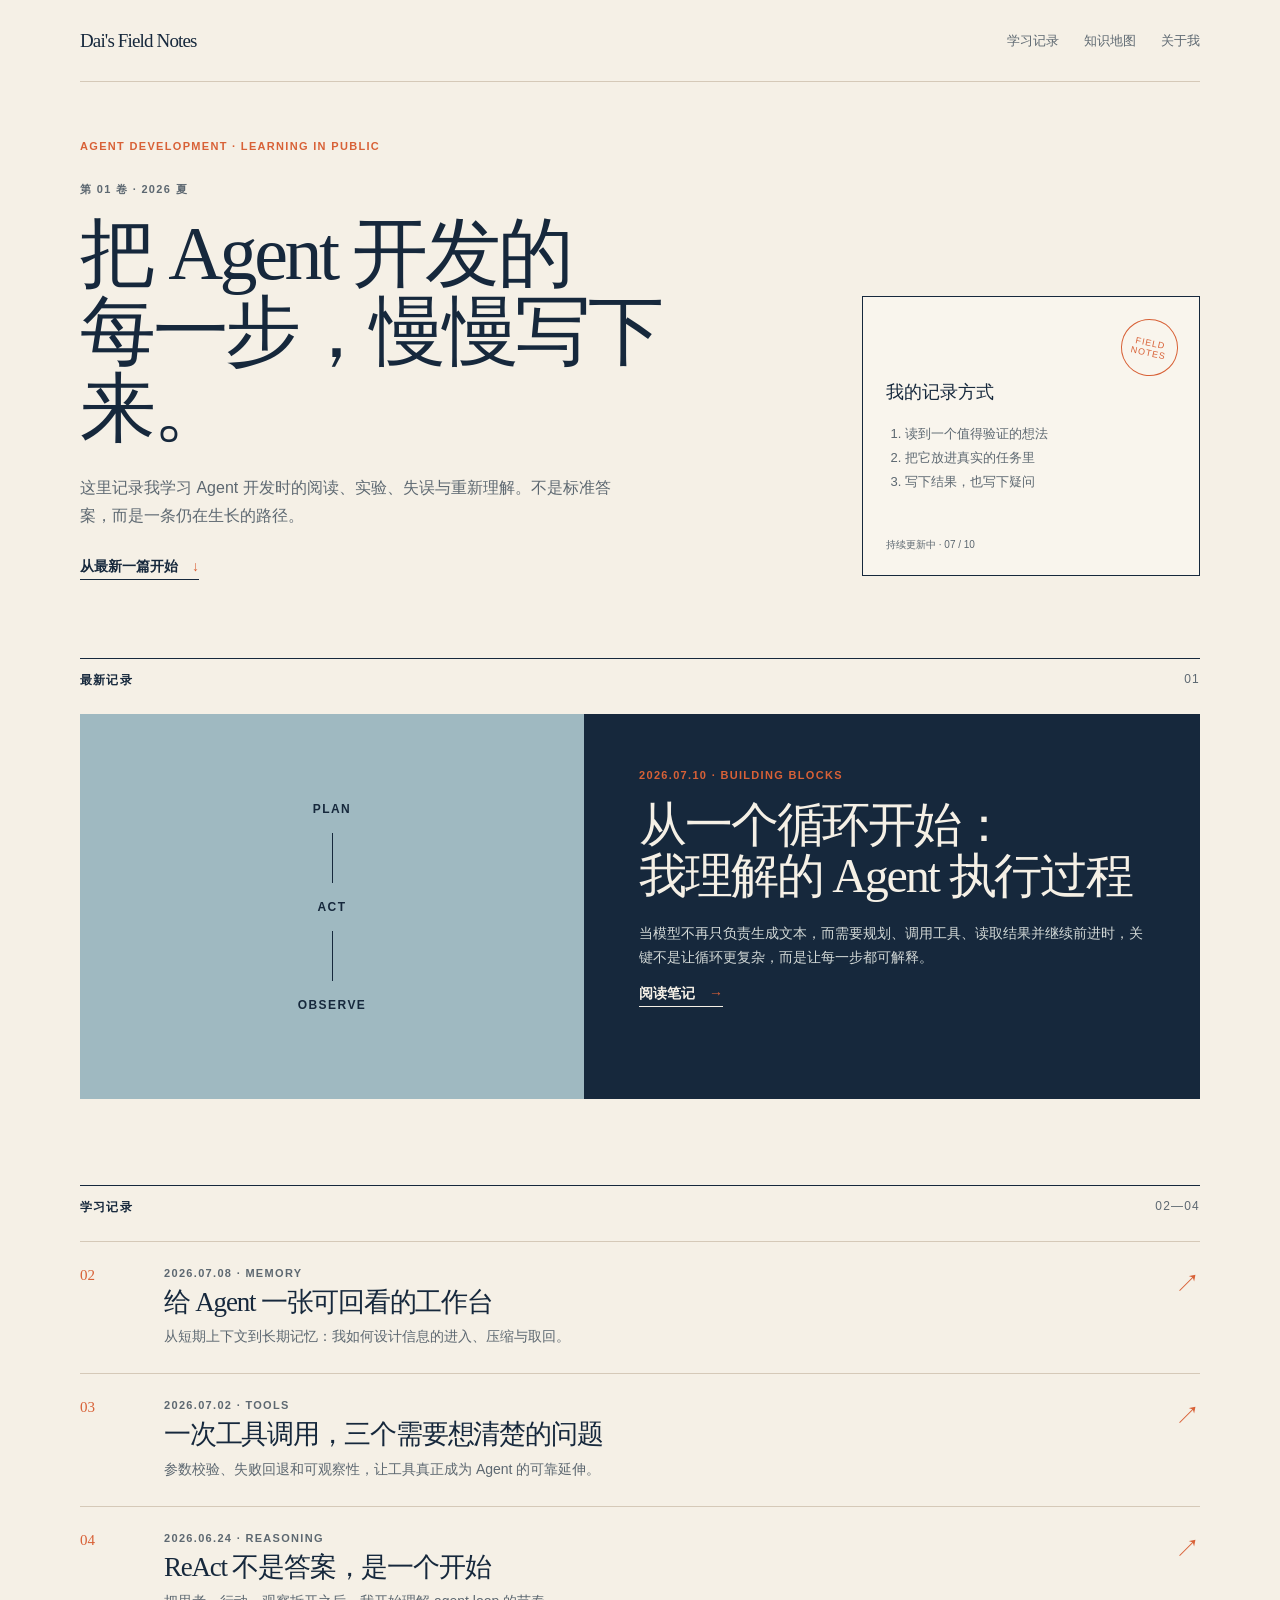
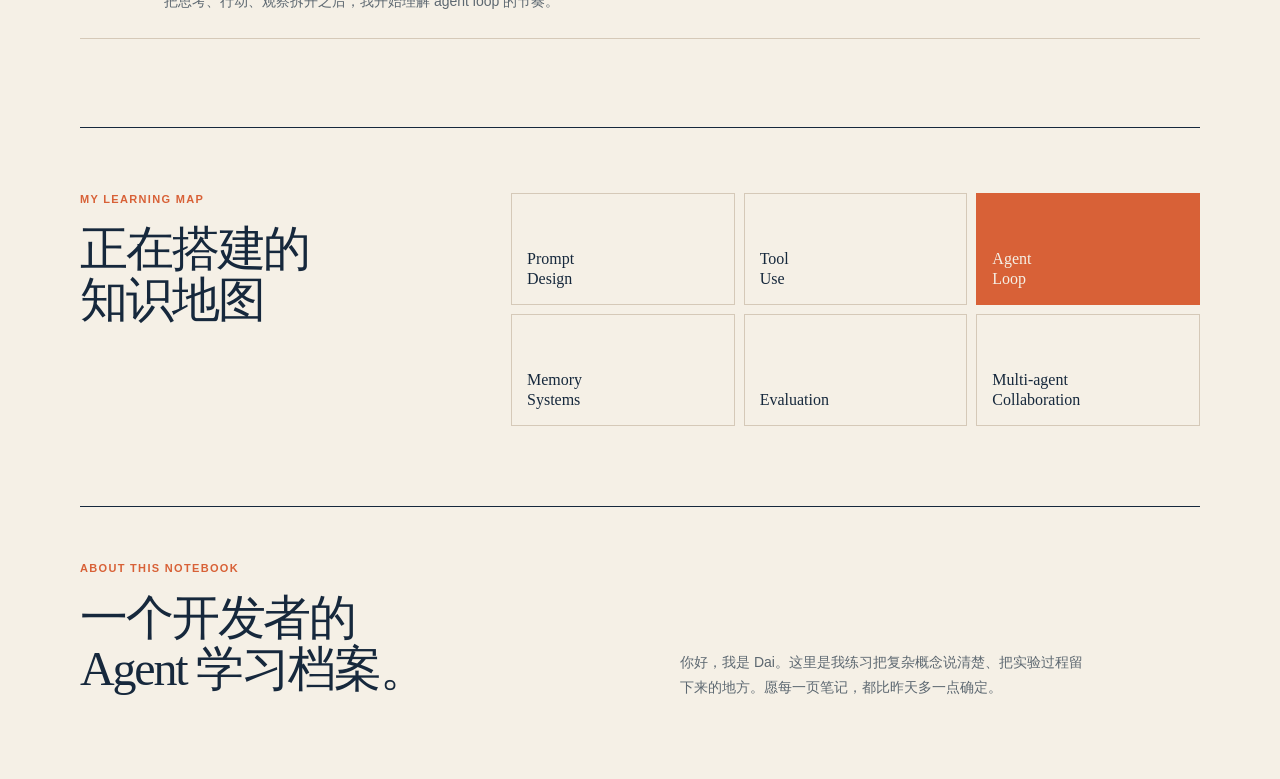
==== docs/index.html @ ceee7494 "Publish Agent learning blog" ====
<!doctype html>
<html lang="zh-CN">
<head>
  <meta charset="utf-8"><meta name="viewport" content="width=device-width,initial-scale=1">
  <title>Dai's Field Notes｜Agent 开发学习笔记</title>
  <meta name="description" content="记录 Agent 开发中的学习、实验与思考。">
  <link rel="stylesheet" href="style.css">
</head>
<body>
  <nav class="nav shell"><a class="brand" href="#top">Dai's Field Notes</a><div class="links"><a href="#notes">学习记录</a><a href="#map">知识地图</a><a href="#about">关于我</a></div></nav>
  <main>
    <section class="hero shell" id="top"><p class="eyebrow">AGENT DEVELOPMENT · LEARNING IN PUBLIC</p><div class="hero-grid"><div><p class="issue">第 01 卷 · 2026 夏</p><h1>把 Agent 开发的<br>每一步，慢慢写下来。</h1><p class="intro">这里记录我学习 Agent 开发时的阅读、实验、失误与重新理解。不是标准答案，而是一条仍在生长的路径。</p><a class="underline" href="#notes">从最新一篇开始　<span>↓</span></a></div><aside class="field"><b>FIELD<br>NOTES</b><p>我的记录方式</p><ol><li>读到一个值得验证的想法</li><li>把它放进真实的任务里</li><li>写下结果，也写下疑问</li></ol><small>持续更新中 · 07 / 10</small></aside></div></section>
    <section class="shell featured"><div class="head"><b>最新记录</b><span>01</span></div><article><div class="loop"><span>PLAN</span><i></i><span>ACT</span><i></i><span>OBSERVE</span></div><div class="feature-copy"><p class="eyebrow">2026.07.10 · BUILDING BLOCKS</p><h2>从一个循环开始：<br>我理解的 Agent 执行过程</h2><p>当模型不再只负责生成文本，而需要规划、调用工具、读取结果并继续前进时，关键不是让循环更复杂，而是让每一步都可解释。</p><a class="underline" href="#notes">阅读笔记　<span>→</span></a></div></article></section>
    <section class="shell notes" id="notes"><div class="head"><b>学习记录</b><span>02—04</span></div><div class="note"><em>02</em><div><p class="date">2026.07.08 · MEMORY</p><h3>给 Agent 一张可回看的工作台</h3><p>从短期上下文到长期记忆：我如何设计信息的进入、压缩与取回。</p></div><a href="#top">↗</a></div><div class="note"><em>03</em><div><p class="date">2026.07.02 · TOOLS</p><h3>一次工具调用，三个需要想清楚的问题</h3><p>参数校验、失败回退和可观察性，让工具真正成为 Agent 的可靠延伸。</p></div><a href="#top">↗</a></div><div class="note"><em>04</em><div><p class="date">2026.06.24 · REASONING</p><h3>ReAct 不是答案，是一个开始</h3><p>把思考、行动、观察拆开之后，我开始理解 agent loop 的节奏。</p></div><a href="#top">↗</a></div></section>
    <section class="shell map" id="map"><div><p class="eyebrow">MY LEARNING MAP</p><h2>正在搭建的<br>知识地图</h2></div><div class="map-grid"><span>Prompt<br>Design</span><span>Tool<br>Use</span><span class="active">Agent<br>Loop</span><span>Memory<br>Systems</span><span>Evaluation</span><span>Multi-agent<br>Collaboration</span></div></section>
  </main>
  <footer class="shell footer" id="about"><div><p class="eyebrow">ABOUT THIS NOTEBOOK</p><h2>一个开发者的<br>Agent 学习档案。</h2></div><p>你好，我是 Dai。这里是我练习把复杂概念说清楚、把实验过程留下来的地方。愿每一页笔记，都比昨天多一点确定。</p></footer>
</body></html>
---- docs/style.css ----
:root{--p:#f5f0e6;--i:#16283c;--m:#5d6871;--l:#d5c9b8;--o:#d86137;--b:#9fb9c1}*{box-sizing:border-box}html{scroll-behavior:smooth}body{margin:0;background:var(--p);color:var(--i);font-family:Arial,"Microsoft YaHei",sans-serif}.shell{width:min(1120px,calc(100% - 48px));margin:auto}a{color:inherit;text-decoration:none}.nav{height:82px;border-bottom:1px solid var(--l);display:flex;align-items:center;justify-content:space-between}.brand,h1,h2,h3{font-family:Georgia,"Songti SC",serif;font-weight:500;letter-spacing:-.045em}.brand{font-size:19px}.links{display:flex;gap:25px;font-size:13px;color:var(--m)}.hero{padding:58px 0 76px}.eyebrow,.issue,.date{font-size:11px;letter-spacing:.12em;font-weight:bold;color:var(--o);margin:0}.hero-grid{display:grid;grid-template-columns:1.35fr .65fr;gap:80px;margin-top:30px;align-items:end}.issue{color:var(--m);margin-bottom:18px}h1{font-size:clamp(45px,6vw,76px);line-height:1.02;margin:0}.intro{max-width:540px;line-height:1.8;color:var(--m);margin:26px 0}.underline{font-size:14px;font-weight:bold;border-bottom:1px solid;padding-bottom:5px}.underline span,.note>a{color:var(--o)}.field{min-height:280px;padding:23px;border:1px solid var(--i);position:relative;background:#f9f5ed;display:flex;flex-direction:column}.field b{position:absolute;right:21px;top:22px;width:57px;height:57px;border:1px solid var(--o);border-radius:50%;display:grid;place-items:center;text-align:center;color:var(--o);font:9px Arial;letter-spacing:.1em;transform:rotate(12deg)}.field>p{margin:60px 0 5px;font:18px Georgia}.field ol{padding-left:19px;font-size:13px;line-height:1.85;color:var(--m)}.field small{margin-top:auto;color:var(--m);font-size:10px}.head{border-top:1px solid var(--i);padding:13px 0 25px;display:flex;justify-content:space-between;font-size:12px;letter-spacing:.1em}.head span{color:var(--m)}.featured{padding:6px 0 86px}.featured article{display:grid;grid-template-columns:.9fr 1.1fr;min-height:385px;background:var(--i);color:var(--p)}.loop{background:var(--b);color:var(--i);display:flex;flex-direction:column;align-items:center;justify-content:center;gap:17px;font-size:12px;letter-spacing:.12em;font-weight:bold}.loop i{height:50px;border-left:1px solid}.feature-copy{padding:55px}.feature-copy h2,.map h2,.footer h2{font-size:clamp(31px,4vw,48px);line-height:1.06;margin:19px 0}.feature-copy>p:not(.eyebrow){color:#d3d9d7;line-height:1.75;font-size:14px}.notes{padding-bottom:88px}.note{display:grid;grid-template-columns:66px 1fr 35px;gap:18px;padding:25px 0;border-top:1px solid var(--l)}.note:last-child{border-bottom:1px solid var(--l)}.note em{color:var(--o);font:15px Georgia;font-style:normal}.date{color:var(--m)}.note h3{font-size:27px;line-height:1.12;margin:8px 0}.note p:last-child{color:var(--m);font-size:14px;line-height:1.65;margin:0}.note>a{font-size:25px;justify-self:end}.map,.footer{border-top:1px solid var(--i);padding:65px 0 80px;display:grid;grid-template-columns:.7fr 1.3fr;gap:60px}.map-grid{display:grid;grid-template-columns:repeat(3,1fr);gap:9px}.map-grid span{min-height:112px;padding:15px;border:1px solid var(--l);font:16px/1.25 Georgia;display:flex;align-items:end}.map-grid .active{background:var(--o);color:var(--p);border-color:var(--o)}.footer{padding:55px 0 65px;grid-template-columns:1fr 1fr;gap:80px}.footer>p{align-self:end;max-width:410px;color:var(--m);line-height:1.8;font-size:14px}@media(max-width:720px){.shell{width:calc(100% - 32px)}.nav{height:68px}.links{gap:14px;font-size:12px}.hero{padding:42px 0 55px}.hero-grid,.featured article,.map,.footer{grid-template-columns:1fr;gap:30px}.field{min-height:220px}.loop{min-height:145px;flex-direction:row}.loop i{height:auto;width:45px;border-left:0;border-top:1px solid}.feature-copy{padding:33px 27px 38px}.map-grid{grid-template-columns:repeat(2,1fr)}.footer{padding:45px 0}.notes,.featured{padding-bottom:58px}}
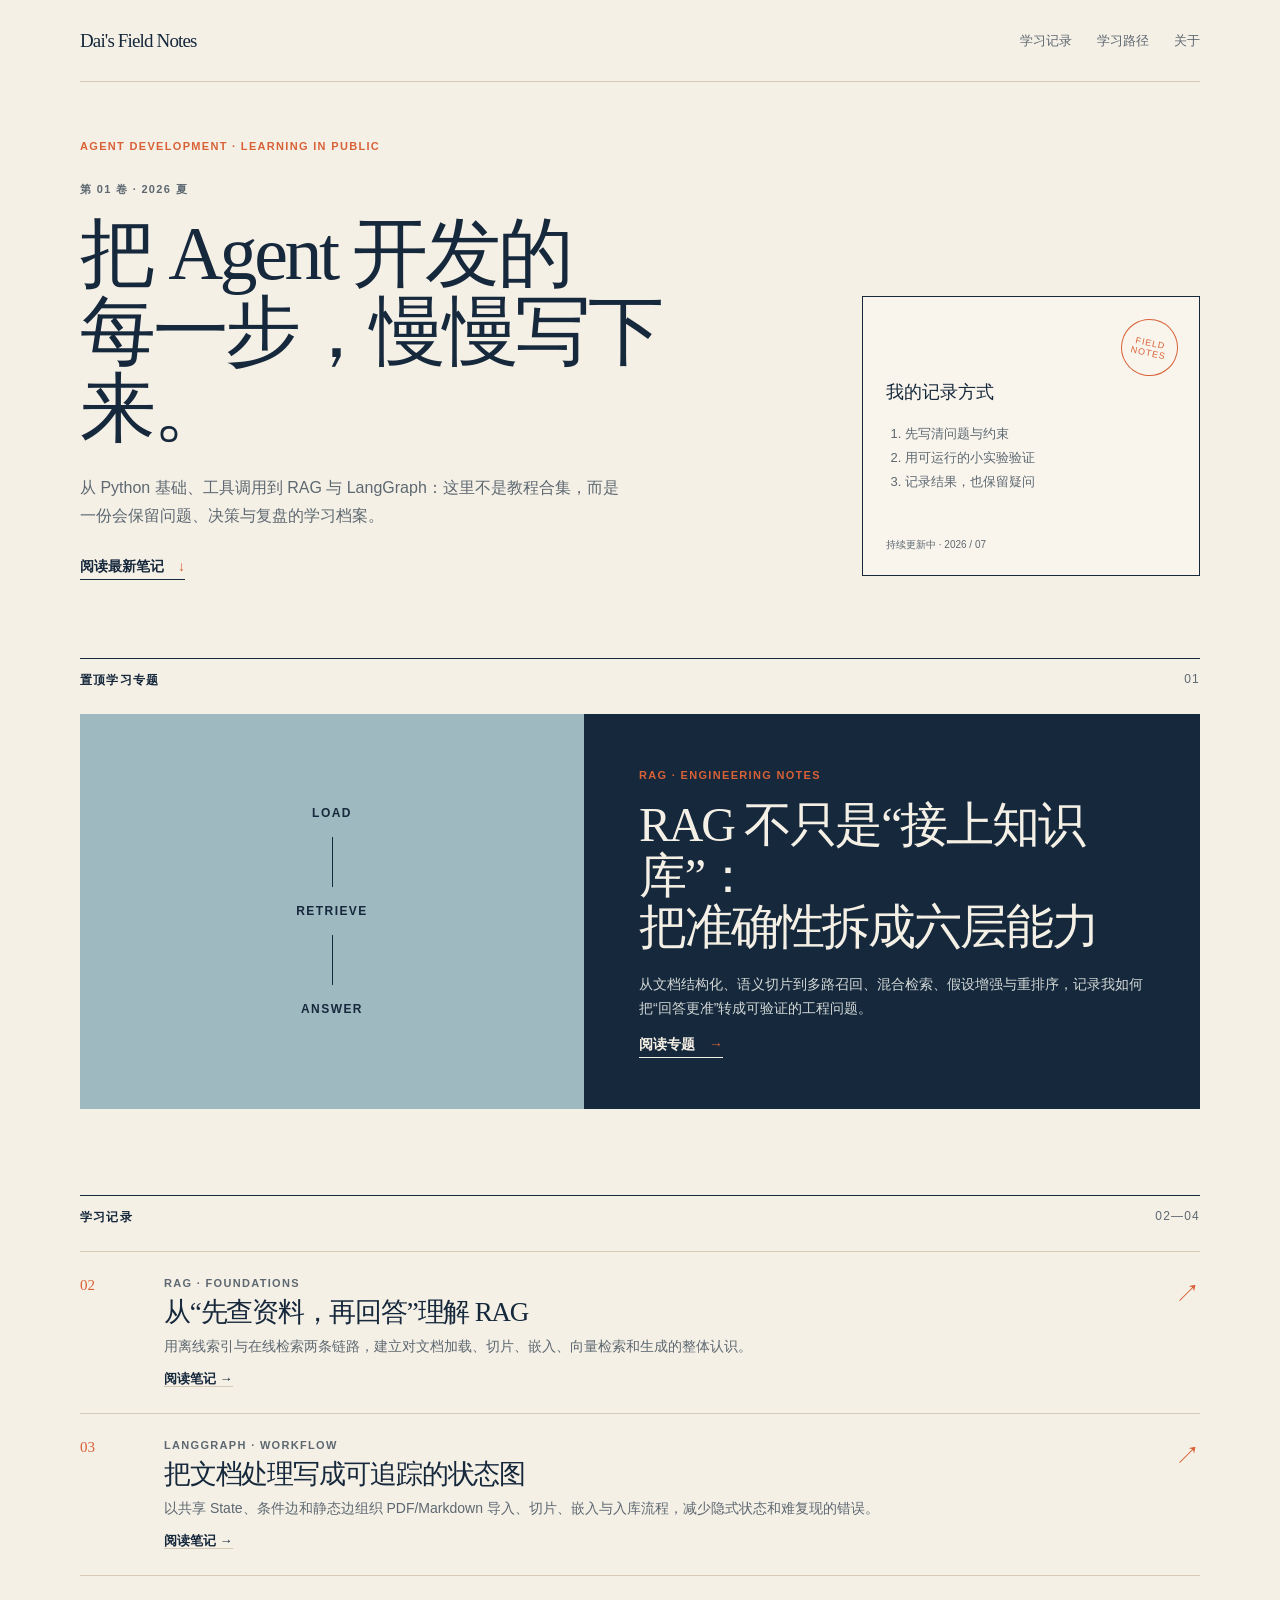
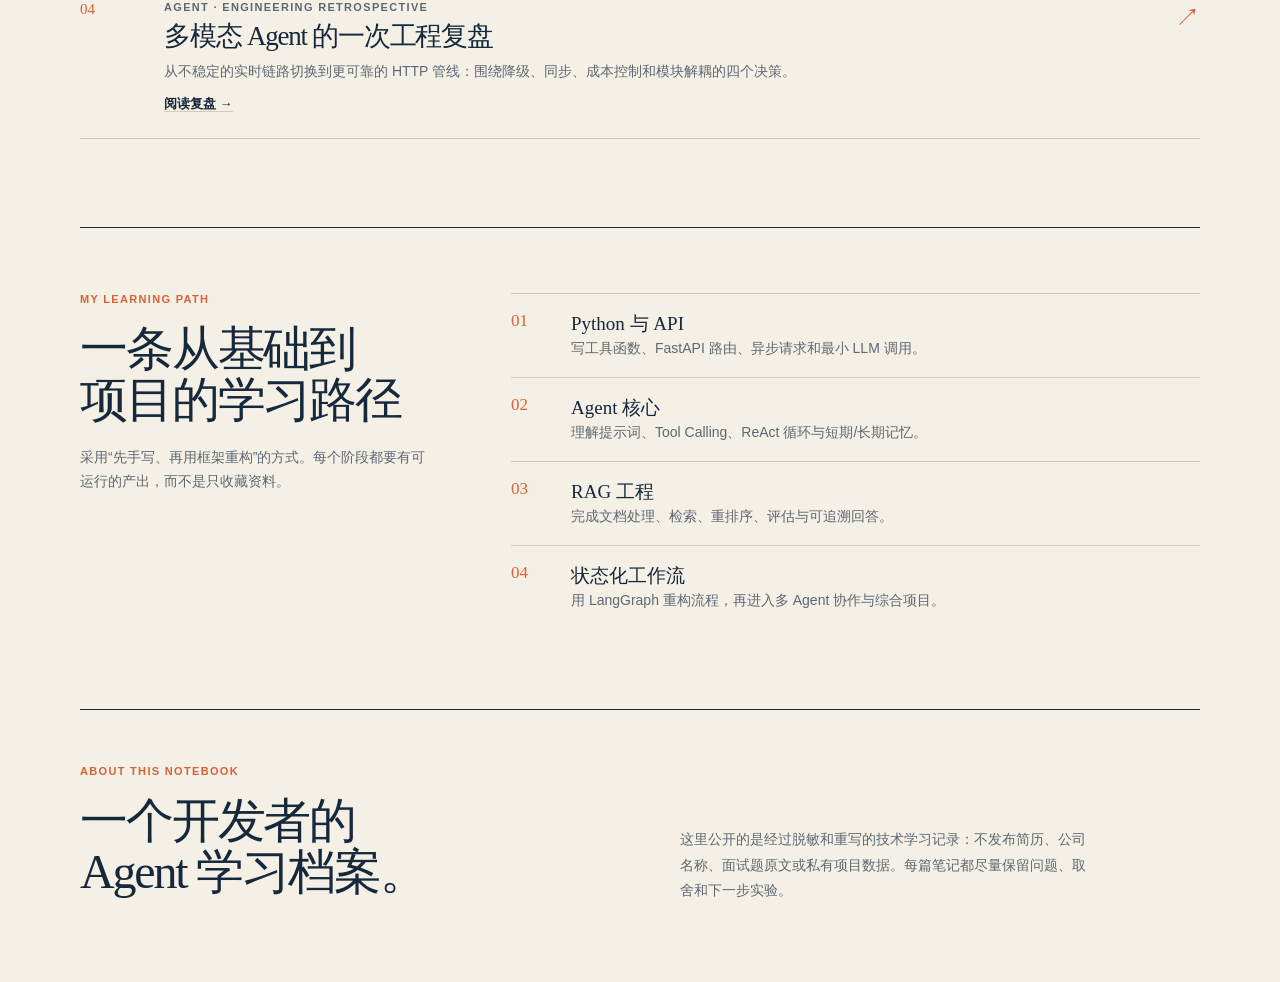
==== commit 450ff99b: "Organize Agent learning notes into blog articles" ====
--- a/docs/index.html
+++ b/docs/index.html
@@ -3,16 +3,20 @@
 <head>
   <meta charset="utf-8"><meta name="viewport" content="width=device-width,initial-scale=1">
   <title>Dai's Field Notes｜Agent 开发学习笔记</title>
-  <meta name="description" content="记录 Agent 开发中的学习、实验与思考。">
+  <meta name="description" content="记录 AI Agent、RAG 与工程实践中的学习、实验与复盘。">
   <link rel="stylesheet" href="style.css">
 </head>
 <body>
-  <nav class="nav shell"><a class="brand" href="#top">Dai's Field Notes</a><div class="links"><a href="#notes">学习记录</a><a href="#map">知识地图</a><a href="#about">关于我</a></div></nav>
+  <nav class="nav shell"><a class="brand" href="#top">Dai's Field Notes</a><div class="links"><a href="#notes">学习记录</a><a href="#path">学习路径</a><a href="#about">关于</a></div></nav>
   <main>
-    <section class="hero shell" id="top"><p class="eyebrow">AGENT DEVELOPMENT · LEARNING IN PUBLIC</p><div class="hero-grid"><div><p class="issue">第 01 卷 · 2026 夏</p><h1>把 Agent 开发的<br>每一步，慢慢写下来。</h1><p class="intro">这里记录我学习 Agent 开发时的阅读、实验、失误与重新理解。不是标准答案，而是一条仍在生长的路径。</p><a class="underline" href="#notes">从最新一篇开始　<span>↓</span></a></div><aside class="field"><b>FIELD<br>NOTES</b><p>我的记录方式</p><ol><li>读到一个值得验证的想法</li><li>把它放进真实的任务里</li><li>写下结果，也写下疑问</li></ol><small>持续更新中 · 07 / 10</small></aside></div></section>
-    <section class="shell featured"><div class="head"><b>最新记录</b><span>01</span></div><article><div class="loop"><span>PLAN</span><i></i><span>ACT</span><i></i><span>OBSERVE</span></div><div class="feature-copy"><p class="eyebrow">2026.07.10 · BUILDING BLOCKS</p><h2>从一个循环开始：<br>我理解的 Agent 执行过程</h2><p>当模型不再只负责生成文本，而需要规划、调用工具、读取结果并继续前进时，关键不是让循环更复杂，而是让每一步都可解释。</p><a class="underline" href="#notes">阅读笔记　<span>→</span></a></div></article></section>
-    <section class="shell notes" id="notes"><div class="head"><b>学习记录</b><span>02—04</span></div><div class="note"><em>02</em><div><p class="date">2026.07.08 · MEMORY</p><h3>给 Agent 一张可回看的工作台</h3><p>从短期上下文到长期记忆：我如何设计信息的进入、压缩与取回。</p></div><a href="#top">↗</a></div><div class="note"><em>03</em><div><p class="date">2026.07.02 · TOOLS</p><h3>一次工具调用，三个需要想清楚的问题</h3><p>参数校验、失败回退和可观察性，让工具真正成为 Agent 的可靠延伸。</p></div><a href="#top">↗</a></div><div class="note"><em>04</em><div><p class="date">2026.06.24 · REASONING</p><h3>ReAct 不是答案，是一个开始</h3><p>把思考、行动、观察拆开之后，我开始理解 agent loop 的节奏。</p></div><a href="#top">↗</a></div></section>
-    <section class="shell map" id="map"><div><p class="eyebrow">MY LEARNING MAP</p><h2>正在搭建的<br>知识地图</h2></div><div class="map-grid"><span>Prompt<br>Design</span><span>Tool<br>Use</span><span class="active">Agent<br>Loop</span><span>Memory<br>Systems</span><span>Evaluation</span><span>Multi-agent<br>Collaboration</span></div></section>
+    <section class="hero shell" id="top"><p class="eyebrow">AGENT DEVELOPMENT · LEARNING IN PUBLIC</p><div class="hero-grid"><div><p class="issue">第 01 卷 · 2026 夏</p><h1>把 Agent 开发的<br>每一步，慢慢写下来。</h1><p class="intro">从 Python 基础、工具调用到 RAG 与 LangGraph：这里不是教程合集，而是一份会保留问题、决策与复盘的学习档案。</p><a class="underline" href="#notes">阅读最新笔记　<span>↓</span></a></div><aside class="field"><b>FIELD<br>NOTES</b><p>我的记录方式</p><ol><li>先写清问题与约束</li><li>用可运行的小实验验证</li><li>记录结果，也保留疑问</li></ol><small>持续更新中 · 2026 / 07</small></aside></div></section>
+    <section class="shell featured"><div class="head"><b>置顶学习专题</b><span>01</span></div><article><div class="loop"><span>LOAD</span><i></i><span>RETRIEVE</span><i></i><span>ANSWER</span></div><div class="feature-copy"><p class="eyebrow">RAG · ENGINEERING NOTES</p><h2>RAG 不只是“接上知识库”：<br>把准确性拆成六层能力</h2><p>从文档结构化、语义切片到多路召回、混合检索、假设增强与重排序，记录我如何把“回答更准”转成可验证的工程问题。</p><a class="underline" href="articles/rag-accuracy.html">阅读专题　<span>→</span></a></div></article></section>
+    <section class="shell notes" id="notes"><div class="head"><b>学习记录</b><span>02—04</span></div>
+      <article class="note"><em>02</em><div><p class="date">RAG · FOUNDATIONS</p><h3>从“先查资料，再回答”理解 RAG</h3><p>用离线索引与在线检索两条链路，建立对文档加载、切片、嵌入、向量检索和生成的整体认识。</p><a class="article-link" href="articles/rag-basics.html">阅读笔记 →</a></div><a href="articles/rag-basics.html" aria-label="阅读 RAG 基础笔记">↗</a></article>
+      <article class="note"><em>03</em><div><p class="date">LANGGRAPH · WORKFLOW</p><h3>把文档处理写成可追踪的状态图</h3><p>以共享 State、条件边和静态边组织 PDF/Markdown 导入、切片、嵌入与入库流程，减少隐式状态和难复现的错误。</p><a class="article-link" href="articles/langgraph-state.html">阅读笔记 →</a></div><a href="articles/langgraph-state.html" aria-label="阅读 LangGraph 笔记">↗</a></article>
+      <article class="note"><em>04</em><div><p class="date">AGENT · ENGINEERING RETROSPECTIVE</p><h3>多模态 Agent 的一次工程复盘</h3><p>从不稳定的实时链路切换到更可靠的 HTTP 管线：围绕降级、同步、成本控制和模块解耦的四个决策。</p><a class="article-link" href="articles/multimodal-agent-retro.html">阅读复盘 →</a></div><a href="articles/multimodal-agent-retro.html" aria-label="阅读多模态 Agent 复盘">↗</a></article>
+    </section>
+    <section class="shell path" id="path"><div><p class="eyebrow">MY LEARNING PATH</p><h2>一条从基础到<br>项目的学习路径</h2><p>采用“先手写、再用框架重构”的方式。每个阶段都要有可运行的产出，而不是只收藏资料。</p></div><ol><li><b>01</b><span><strong>Python 与 API</strong>写工具函数、FastAPI 路由、异步请求和最小 LLM 调用。</span></li><li><b>02</b><span><strong>Agent 核心</strong>理解提示词、Tool Calling、ReAct 循环与短期/长期记忆。</span></li><li><b>03</b><span><strong>RAG 工程</strong>完成文档处理、检索、重排序、评估与可追溯回答。</span></li><li><b>04</b><span><strong>状态化工作流</strong>用 LangGraph 重构流程，再进入多 Agent 协作与综合项目。</span></li></ol></section>
   </main>
-  <footer class="shell footer" id="about"><div><p class="eyebrow">ABOUT THIS NOTEBOOK</p><h2>一个开发者的<br>Agent 学习档案。</h2></div><p>你好，我是 Dai。这里是我练习把复杂概念说清楚、把实验过程留下来的地方。愿每一页笔记，都比昨天多一点确定。</p></footer>
+  <footer class="shell footer" id="about"><div><p class="eyebrow">ABOUT THIS NOTEBOOK</p><h2>一个开发者的<br>Agent 学习档案。</h2></div><p>这里公开的是经过脱敏和重写的技术学习记录：不发布简历、公司名称、面试题原文或私有项目数据。每篇笔记都尽量保留问题、取舍和下一步实验。</p></footer>
 </body></html>
--- a/docs/style.css
+++ b/docs/style.css
@@ -1 +1 @@
-:root{--p:#f5f0e6;--i:#16283c;--m:#5d6871;--l:#d5c9b8;--o:#d86137;--b:#9fb9c1}*{box-sizing:border-box}html{scroll-behavior:smooth}body{margin:0;background:var(--p);color:var(--i);font-family:Arial,"Microsoft YaHei",sans-serif}.shell{width:min(1120px,calc(100% - 48px));margin:auto}a{color:inherit;text-decoration:none}.nav{height:82px;border-bottom:1px solid var(--l);display:flex;align-items:center;justify-content:space-between}.brand,h1,h2,h3{font-family:Georgia,"Songti SC",serif;font-weight:500;letter-spacing:-.045em}.brand{font-size:19px}.links{display:flex;gap:25px;font-size:13px;color:var(--m)}.hero{padding:58px 0 76px}.eyebrow,.issue,.date{font-size:11px;letter-spacing:.12em;font-weight:bold;color:var(--o);margin:0}.hero-grid{display:grid;grid-template-columns:1.35fr .65fr;gap:80px;margin-top:30px;align-items:end}.issue{color:var(--m);margin-bottom:18px}h1{font-size:clamp(45px,6vw,76px);line-height:1.02;margin:0}.intro{max-width:540px;line-height:1.8;color:var(--m);margin:26px 0}.underline{font-size:14px;font-weight:bold;border-bottom:1px solid;padding-bottom:5px}.underline span,.note>a{color:var(--o)}.field{min-height:280px;padding:23px;border:1px solid var(--i);position:relative;background:#f9f5ed;display:flex;flex-direction:column}.field b{position:absolute;right:21px;top:22px;width:57px;height:57px;border:1px solid var(--o);border-radius:50%;display:grid;place-items:center;text-align:center;color:var(--o);font:9px Arial;letter-spacing:.1em;transform:rotate(12deg)}.field>p{margin:60px 0 5px;font:18px Georgia}.field ol{padding-left:19px;font-size:13px;line-height:1.85;color:var(--m)}.field small{margin-top:auto;color:var(--m);font-size:10px}.head{border-top:1px solid var(--i);padding:13px 0 25px;display:flex;justify-content:space-between;font-size:12px;letter-spacing:.1em}.head span{color:var(--m)}.featured{padding:6px 0 86px}.featured article{display:grid;grid-template-columns:.9fr 1.1fr;min-height:385px;background:var(--i);color:var(--p)}.loop{background:var(--b);color:var(--i);display:flex;flex-direction:column;align-items:center;justify-content:center;gap:17px;font-size:12px;letter-spacing:.12em;font-weight:bold}.loop i{height:50px;border-left:1px solid}.feature-copy{padding:55px}.feature-copy h2,.map h2,.footer h2{font-size:clamp(31px,4vw,48px);line-height:1.06;margin:19px 0}.feature-copy>p:not(.eyebrow){color:#d3d9d7;line-height:1.75;font-size:14px}.notes{padding-bottom:88px}.note{display:grid;grid-template-columns:66px 1fr 35px;gap:18px;padding:25px 0;border-top:1px solid var(--l)}.note:last-child{border-bottom:1px solid var(--l)}.note em{color:var(--o);font:15px Georgia;font-style:normal}.date{color:var(--m)}.note h3{font-size:27px;line-height:1.12;margin:8px 0}.note p:last-child{color:var(--m);font-size:14px;line-height:1.65;margin:0}.note>a{font-size:25px;justify-self:end}.map,.footer{border-top:1px solid var(--i);padding:65px 0 80px;display:grid;grid-template-columns:.7fr 1.3fr;gap:60px}.map-grid{display:grid;grid-template-columns:repeat(3,1fr);gap:9px}.map-grid span{min-height:112px;padding:15px;border:1px solid var(--l);font:16px/1.25 Georgia;display:flex;align-items:end}.map-grid .active{background:var(--o);color:var(--p);border-color:var(--o)}.footer{padding:55px 0 65px;grid-template-columns:1fr 1fr;gap:80px}.footer>p{align-self:end;max-width:410px;color:var(--m);line-height:1.8;font-size:14px}@media(max-width:720px){.shell{width:calc(100% - 32px)}.nav{height:68px}.links{gap:14px;font-size:12px}.hero{padding:42px 0 55px}.hero-grid,.featured article,.map,.footer{grid-template-columns:1fr;gap:30px}.field{min-height:220px}.loop{min-height:145px;flex-direction:row}.loop i{height:auto;width:45px;border-left:0;border-top:1px solid}.feature-copy{padding:33px 27px 38px}.map-grid{grid-template-columns:repeat(2,1fr)}.footer{padding:45px 0}.notes,.featured{padding-bottom:58px}}
+:root{--p:#f5f0e6;--i:#16283c;--m:#5d6871;--l:#d5c9b8;--o:#d86137;--b:#9fb9c1}*{box-sizing:border-box}html{scroll-behavior:smooth}body{margin:0;background:var(--p);color:var(--i);font-family:Arial,"Microsoft YaHei",sans-serif}.shell{width:min(1120px,calc(100% - 48px));margin:auto}a{color:inherit;text-decoration:none}.nav{height:82px;border-bottom:1px solid var(--l);display:flex;align-items:center;justify-content:space-between}.brand,h1,h2,h3{font-family:Georgia,"Songti SC",serif;font-weight:500;letter-spacing:-.045em}.brand{font-size:19px}.links{display:flex;gap:25px;font-size:13px;color:var(--m)}.links a:hover,.article-link:hover{color:var(--o)}.hero{padding:58px 0 76px}.eyebrow,.issue,.date{font-size:11px;letter-spacing:.12em;font-weight:bold;color:var(--o);margin:0}.hero-grid{display:grid;grid-template-columns:1.35fr .65fr;gap:80px;margin-top:30px;align-items:end}.issue{color:var(--m);margin-bottom:18px}h1{font-size:clamp(45px,6vw,76px);line-height:1.02;margin:0}.intro{max-width:540px;line-height:1.8;color:var(--m);margin:26px 0}.underline{font-size:14px;font-weight:bold;border-bottom:1px solid;padding-bottom:5px}.underline span,.note>a{color:var(--o)}.field{min-height:280px;padding:23px;border:1px solid var(--i);position:relative;background:#f9f5ed;display:flex;flex-direction:column}.field b{position:absolute;right:21px;top:22px;width:57px;height:57px;border:1px solid var(--o);border-radius:50%;display:grid;place-items:center;text-align:center;color:var(--o);font:9px Arial;letter-spacing:.1em;transform:rotate(12deg)}.field>p{margin:60px 0 5px;font:18px Georgia}.field ol{padding-left:19px;font-size:13px;line-height:1.85;color:var(--m)}.field small{margin-top:auto;color:var(--m);font-size:10px}.head{border-top:1px solid var(--i);padding:13px 0 25px;display:flex;justify-content:space-between;font-size:12px;letter-spacing:.1em}.head span{color:var(--m)}.featured{padding:6px 0 86px}.featured article{display:grid;grid-template-columns:.9fr 1.1fr;min-height:385px;background:var(--i);color:var(--p)}.loop{background:var(--b);color:var(--i);display:flex;flex-direction:column;align-items:center;justify-content:center;gap:17px;font-size:12px;letter-spacing:.12em;font-weight:bold}.loop i{height:50px;border-left:1px solid}.feature-copy{padding:55px}.feature-copy h2,.path h2,.footer h2{font-size:clamp(31px,4vw,48px);line-height:1.06;margin:19px 0}.feature-copy>p:not(.eyebrow){color:#d3d9d7;line-height:1.75;font-size:14px}.notes{padding-bottom:88px}.note{display:grid;grid-template-columns:66px 1fr 35px;gap:18px;padding:25px 0;border-top:1px solid var(--l)}.note:last-child{border-bottom:1px solid var(--l)}.note em{color:var(--o);font:15px Georgia;font-style:normal}.date{color:var(--m)}.note h3{font-size:27px;line-height:1.12;margin:8px 0}.note p:last-of-type{color:var(--m);font-size:14px;line-height:1.65;margin:0 0 11px}.note>a{font-size:25px;justify-self:end}.article-link{font-size:13px;font-weight:bold;border-bottom:1px solid var(--l)}.path,.footer{border-top:1px solid var(--i);padding:65px 0 80px;display:grid;grid-template-columns:.7fr 1.3fr;gap:60px}.path>div>p:last-child{color:var(--m);font-size:14px;line-height:1.75;max-width:350px}.path ol{list-style:none;padding:0;margin:0}.path li{border-top:1px solid var(--l);padding:17px 0;display:grid;grid-template-columns:48px 1fr;gap:12px;color:var(--m);font-size:14px;line-height:1.65}.path li b{font:17px Georgia;color:var(--o)}.path strong{display:block;color:var(--i);font:19px Georgia}.footer{padding:55px 0 65px;grid-template-columns:1fr 1fr;gap:80px}.footer>p{align-self:end;max-width:410px;color:var(--m);line-height:1.8;font-size:14px}@media(max-width:720px){.shell{width:calc(100% - 32px)}.nav{height:68px}.links{gap:14px;font-size:12px}.hero{padding:42px 0 55px}.hero-grid,.featured article,.path,.footer{grid-template-columns:1fr;gap:30px}.field{min-height:220px}.loop{min-height:145px;flex-direction:row}.loop i{height:auto;width:45px;border-left:0;border-top:1px solid}.feature-copy{padding:33px 27px 38px}.footer{padding:45px 0}.notes,.featured{padding-bottom:58px}}
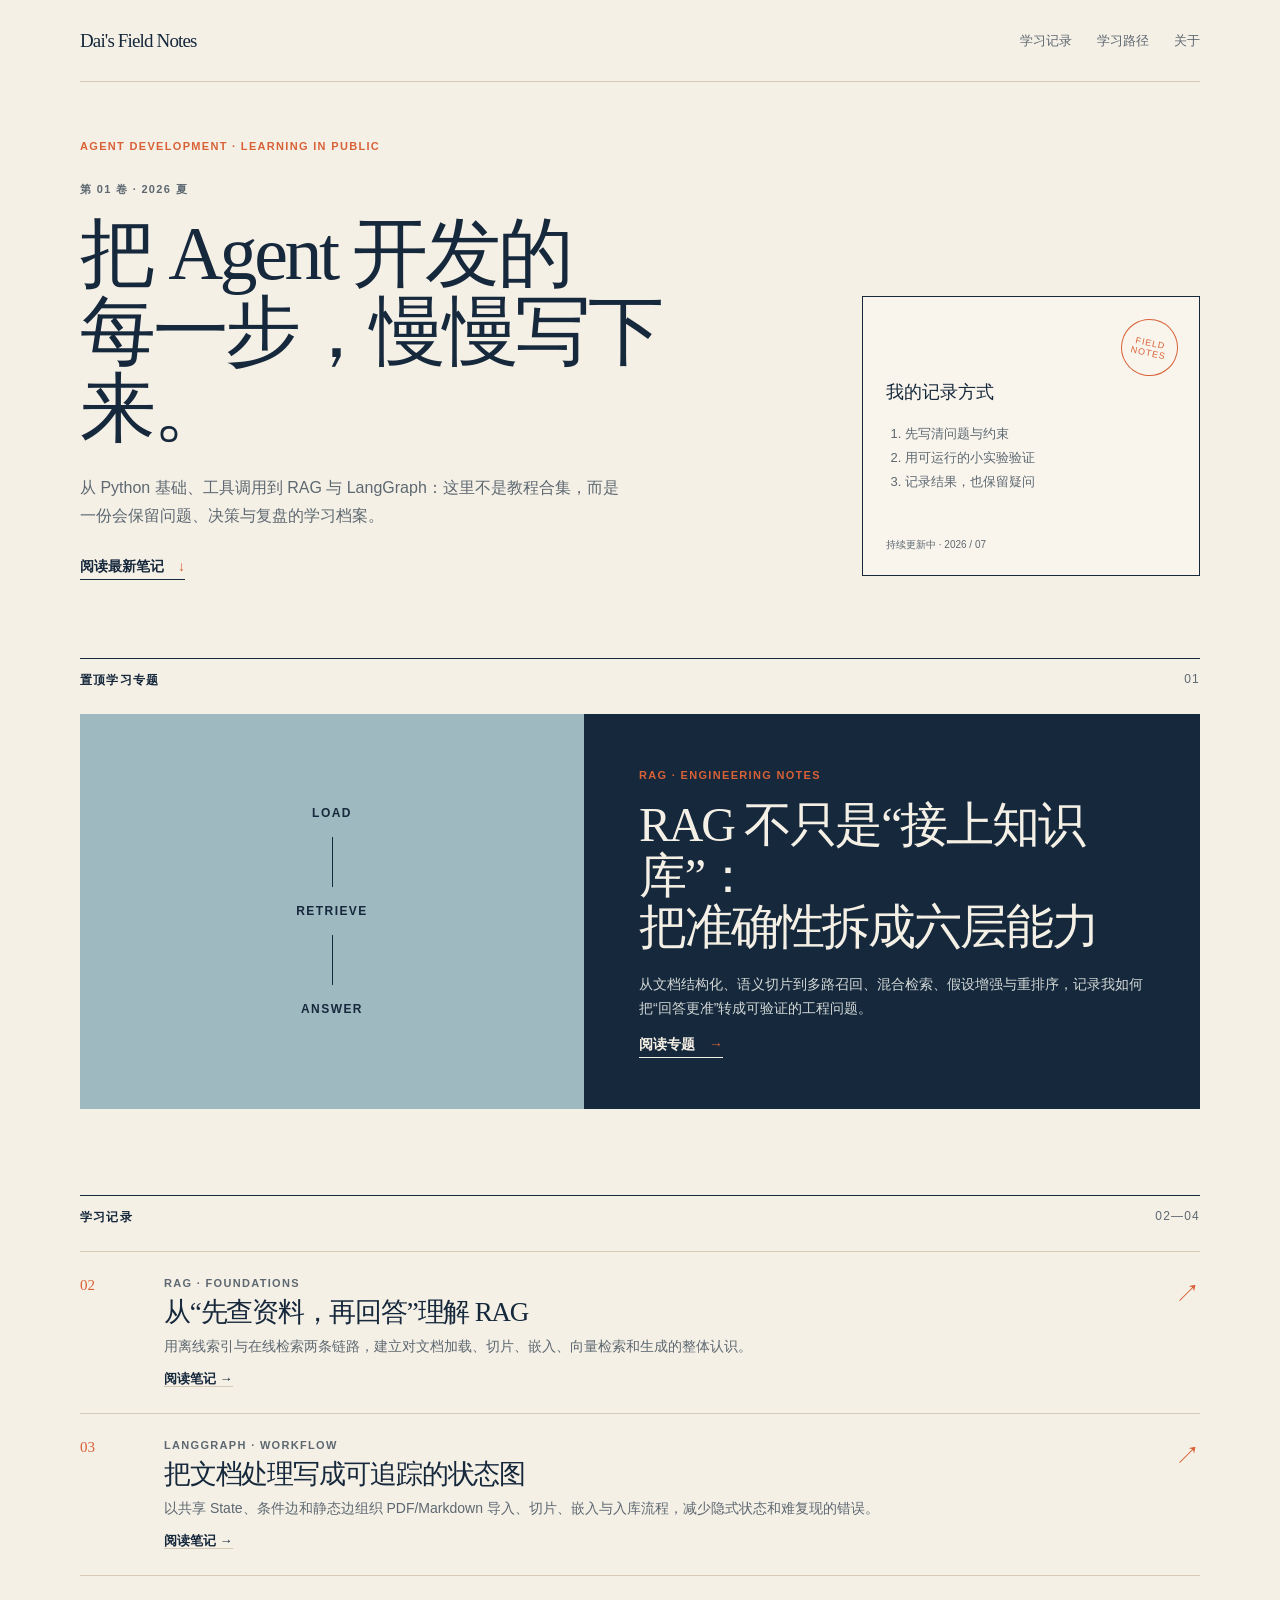
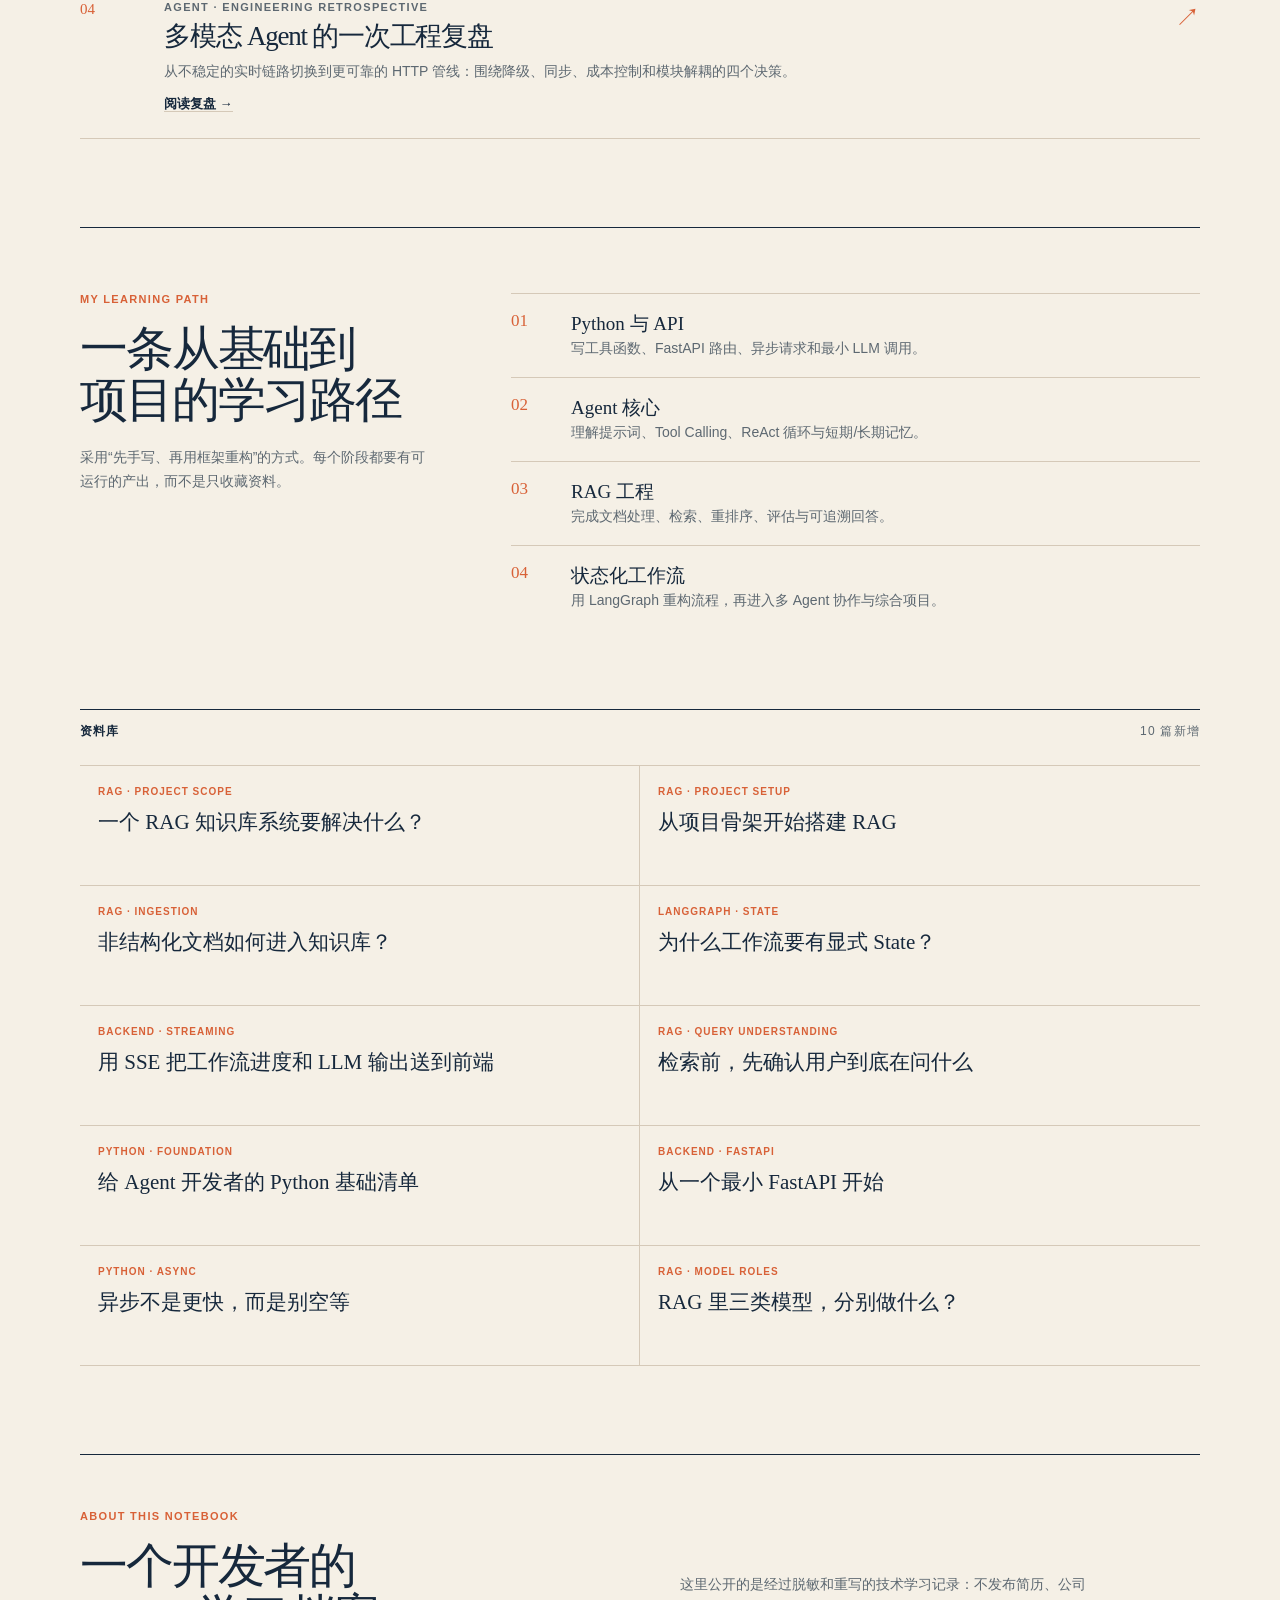
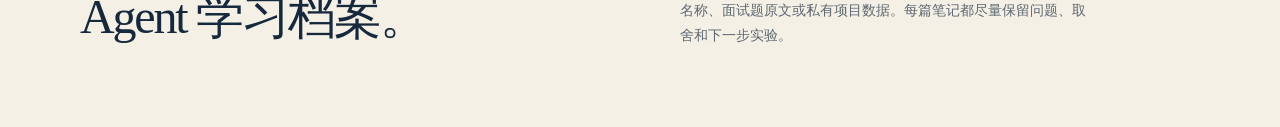
==== commit 2c481d05: "Add ten source-grounded learning articles" ====
--- a/docs/index.html
+++ b/docs/index.html
@@ -4,7 +4,7 @@
   <meta charset="utf-8"><meta name="viewport" content="width=device-width,initial-scale=1">
   <title>Dai's Field Notes｜Agent 开发学习笔记</title>
   <meta name="description" content="记录 AI Agent、RAG 与工程实践中的学习、实验与复盘。">
-  <link rel="stylesheet" href="style.css">
+  <link rel="stylesheet" href="style.css"><link rel="stylesheet" href="archive.css">
 </head>
 <body>
   <nav class="nav shell"><a class="brand" href="#top">Dai's Field Notes</a><div class="links"><a href="#notes">学习记录</a><a href="#path">学习路径</a><a href="#about">关于</a></div></nav>
@@ -17,6 +17,7 @@
       <article class="note"><em>04</em><div><p class="date">AGENT · ENGINEERING RETROSPECTIVE</p><h3>多模态 Agent 的一次工程复盘</h3><p>从不稳定的实时链路切换到更可靠的 HTTP 管线：围绕降级、同步、成本控制和模块解耦的四个决策。</p><a class="article-link" href="articles/multimodal-agent-retro.html">阅读复盘 →</a></div><a href="articles/multimodal-agent-retro.html" aria-label="阅读多模态 Agent 复盘">↗</a></article>
     </section>
     <section class="shell path" id="path"><div><p class="eyebrow">MY LEARNING PATH</p><h2>一条从基础到<br>项目的学习路径</h2><p>采用“先手写、再用框架重构”的方式。每个阶段都要有可运行的产出，而不是只收藏资料。</p></div><ol><li><b>01</b><span><strong>Python 与 API</strong>写工具函数、FastAPI 路由、异步请求和最小 LLM 调用。</span></li><li><b>02</b><span><strong>Agent 核心</strong>理解提示词、Tool Calling、ReAct 循环与短期/长期记忆。</span></li><li><b>03</b><span><strong>RAG 工程</strong>完成文档处理、检索、重排序、评估与可追溯回答。</span></li><li><b>04</b><span><strong>状态化工作流</strong>用 LangGraph 重构流程，再进入多 Agent 协作与综合项目。</span></li></ol></section>
+    <section class="shell archive" aria-labelledby="archive-title"><div class="head"><b id="archive-title">资料库</b><span>10 篇新增</span></div><div class="archive-grid"><a href="articles/rag-product-scope.html"><small>RAG · PROJECT SCOPE</small><strong>一个 RAG 知识库系统要解决什么？</strong></a><a href="articles/rag-project-skeleton.html"><small>RAG · PROJECT SETUP</small><strong>从项目骨架开始搭建 RAG</strong></a><a href="articles/document-import-pipeline.html"><small>RAG · INGESTION</small><strong>非结构化文档如何进入知识库？</strong></a><a href="articles/typed-workflow-state.html"><small>LANGGRAPH · STATE</small><strong>为什么工作流要有显式 State？</strong></a><a href="articles/sse-for-llm-streaming.html"><small>BACKEND · STREAMING</small><strong>用 SSE 把工作流进度和 LLM 输出送到前端</strong></a><a href="articles/query-disambiguation.html"><small>RAG · QUERY UNDERSTANDING</small><strong>检索前，先确认用户到底在问什么</strong></a><a href="articles/python-for-agent-builders.html"><small>PYTHON · FOUNDATION</small><strong>给 Agent 开发者的 Python 基础清单</strong></a><a href="articles/fastapi-minimum-api.html"><small>BACKEND · FASTAPI</small><strong>从一个最小 FastAPI 开始</strong></a><a href="articles/async-api-calls.html"><small>PYTHON · ASYNC</small><strong>异步不是更快，而是别空等</strong></a><a href="articles/rag-model-roles.html"><small>RAG · MODEL ROLES</small><strong>RAG 里三类模型，分别做什么？</strong></a></div></section>
   </main>
   <footer class="shell footer" id="about"><div><p class="eyebrow">ABOUT THIS NOTEBOOK</p><h2>一个开发者的<br>Agent 学习档案。</h2></div><p>这里公开的是经过脱敏和重写的技术学习记录：不发布简历、公司名称、面试题原文或私有项目数据。每篇笔记都尽量保留问题、取舍和下一步实验。</p></footer>
 </body></html>
--- a/docs/archive.css
+++ b/docs/archive.css
@@ -0,0 +1 @@
+.archive{padding:0 0 88px}.archive-grid{display:grid;grid-template-columns:repeat(2,1fr);border-top:1px solid var(--l)}.archive-grid a{padding:20px 18px;border-bottom:1px solid var(--l);min-height:120px}.archive-grid a:nth-child(odd){border-right:1px solid var(--l)}.archive-grid a:hover{background:#f9f5ed}.archive-grid small{display:block;color:var(--o);font-size:10px;letter-spacing:.1em;font-weight:bold;margin-bottom:13px}.archive-grid strong{font:21px/1.2 Georgia,"Songti SC",serif;font-weight:500}@media(max-width:720px){.archive{padding-bottom:58px}.archive-grid{grid-template-columns:1fr}.archive-grid a:nth-child(odd){border-right:0}}
